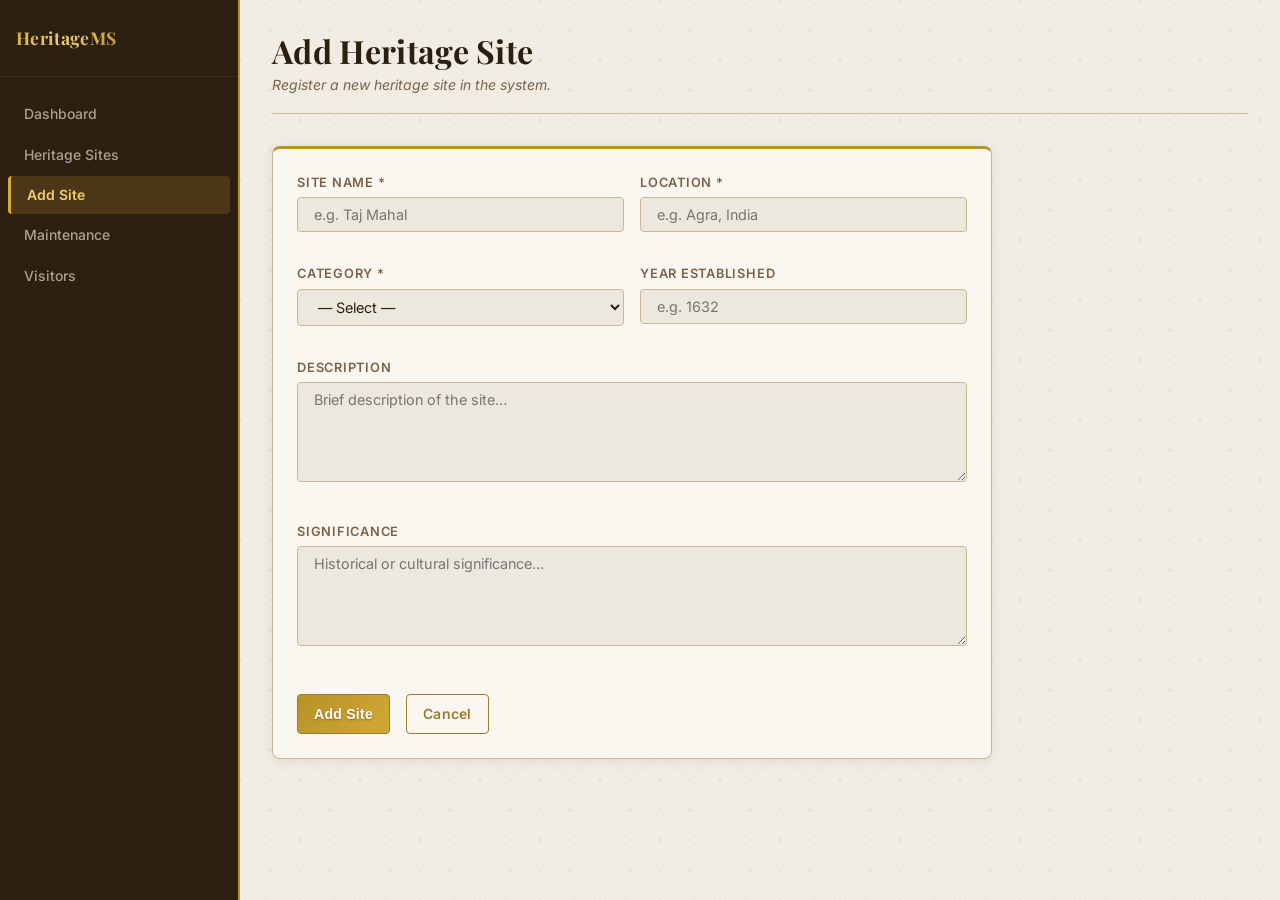
==== frontend/pages/add-site.html @ 89ad9ece "Initial Heritage Site Management System" ====
<!DOCTYPE html>
<html lang="en">
<head>
  <meta charset="UTF-8" />
  <meta name="viewport" content="width=device-width, initial-scale=1.0" />
  <meta name="description" content="Add a new heritage site to the management system." />
  <title>Add Site | Heritage Site Management System</title>
  <link rel="preconnect" href="https://fonts.googleapis.com" />
  <link rel="preconnect" href="https://fonts.gstatic.com" crossorigin />
  <link href="https://fonts.googleapis.com/css2?family=Playfair+Display:wght@600;700&family=Inter:wght@300;400;500;600;700&display=swap" rel="stylesheet" />
  <link rel="stylesheet" href="../css/global.css?v=2" />
  <link rel="stylesheet" href="../css/forms.css?v=2" />
</head>
<body>
  <nav class="sidebar">
    <div class="sidebar-header">
      <div class="logo">
        <span class="logo-text">HeritageMS</span>
      </div>
    </div>
    <ul class="nav-links">
      <li><a href="../index.html"    class="nav-link"       >Dashboard</a></li>
      <li><a href="sites.html"       class="nav-link"       >Heritage Sites</a></li>
      <li><a href="add-site.html"    class="nav-link active">Add Site</a></li>
      <li><a href="maintenance.html" class="nav-link"       >Maintenance</a></li>
      <li><a href="visitors.html"    class="nav-link"       >Visitors</a></li>
    </ul>
  </nav>

  <main class="main-content">
    <header class="page-header">
      <h1 class="page-title">Add Heritage Site</h1>
      <p class="page-subtitle">Register a new heritage site in the system.</p>
    </header>

    <div class="section-card form-container">
      <form id="add-site-form" novalidate>
        <div class="form-grid">
          <div class="form-group">
            <label class="form-label" for="site-name">Site Name *</label>
            <input class="form-input" type="text" id="site-name" name="name" required placeholder="e.g. Taj Mahal" />
          </div>
          <div class="form-group">
            <label class="form-label" for="site-location">Location *</label>
            <input class="form-input" type="text" id="site-location" name="location" required placeholder="e.g. Agra, India" />
          </div>
          <div class="form-group">
            <label class="form-label" for="site-category">Category *</label>
            <select class="form-select" id="site-category" name="category" required>
              <option value="">— Select —</option>
              <option value="UNESCO World Heritage">UNESCO World Heritage</option>
              <option value="National Heritage">National Heritage</option>
              <option value="State Heritage">State Heritage</option>
              <option value="Archaeological">Archaeological</option>
              <option value="Natural Heritage">Natural Heritage</option>
              <option value="Other">Other</option>
            </select>
          </div>
          <div class="form-group">
            <label class="form-label" for="site-year">Year Established</label>
            <input class="form-input" type="number" id="site-year" name="year_established" placeholder="e.g. 1632" min="0" max="2100" />
          </div>
          <div class="form-group full-width">
            <label class="form-label" for="site-description">Description</label>
            <textarea class="form-textarea" id="site-description" name="description" placeholder="Brief description of the site…"></textarea>
          </div>
          <div class="form-group full-width">
            <label class="form-label" for="site-significance">Significance</label>
            <textarea class="form-textarea" id="site-significance" name="significance" placeholder="Historical or cultural significance…"></textarea>
          </div>
        </div>
        <div class="form-actions">
          <button type="submit" class="btn btn-primary" id="submit-btn">Add Site</button>
          <a href="sites.html" class="btn btn-outline">Cancel</a>
        </div>
      </form>
    </div>
  </main>

  <script type="module" src="../js/add-site.js"></script>
</body>
</html>
---- frontend/css/global.css ----
/* =========================================================
   global.css — Design tokens, resets, layout skeleton
   Heritage Site Management System — Museum / Archive Theme
   ========================================================= */

/* ---------- Google Fonts ---------- */
/* Playfair Display: serif for headings | Inter: sans-serif for body */
@import url('https://fonts.googleapis.com/css2?family=Playfair+Display:wght@600;700&family=Inter:wght@300;400;500;600;700&display=swap');

/* ---------- Design Tokens ---------- */
:root {
  /* ---- Heritage Colour Palette ---- */

  /* Backgrounds — warm parchment / aged stone */
  --color-bg:           #f2ede4;       /* warm parchment */
  --color-surface:      #faf7f1;       /* cream card surface */
  --color-surface-2:    #ede8dd;       /* slightly deeper parchment for inputs / table heads */

  /* Borders */
  --color-border:       #c9b99a;       /* aged tan border */
  --color-border-gold:  #b5922a;       /* antique gold accent border */

  /* Sidebar — deep walnut */
  --color-sidebar-bg:   #2c1f12;       /* deep dark walnut */
  --color-sidebar-border: #3e2c18;     /* slightly lighter walnut for internal border */

  /* Primary accent — antique gold / brass */
  --color-primary:      #a07830;       /* antique gold */
  --color-primary-dark: #7d5c1e;       /* deeper brass for hover/active */

  /* Secondary accent — muted terracotta */
  --color-accent:       #b54a2a;       /* muted terracotta/brick */

  /* Status colours — desaturated to match heritage palette */
  --color-success:      #4a7c59;       /* forest green — conservation complete */
  --color-warning:      #c08c2a;       /* amber — pending work */

  /* Text */
  --color-text:         #2b1f0e;       /* dark charcoal-brown */
  --color-text-muted:   #7a6248;       /* warm medium brown */
  --color-text-light:   #d9cbb8;       /* cream — for text on dark sidebar */

  /* Spacing */
  --space-xs:  4px;
  --space-sm:  8px;
  --space-md:  16px;
  --space-lg:  24px;
  --space-xl:  32px;
  --space-2xl: 48px;

  /* Radii — slightly more refined */
  --radius-sm: 4px;
  --radius-md: 8px;
  --radius-lg: 14px;

  /* Sidebar */
  --sidebar-width: 240px;

  /* Transitions */
  --transition: 0.2s ease;

  /* Shadows */
  --shadow-card: 0 2px 12px rgba(80, 50, 10, 0.10);
  --shadow-card-hover: 0 8px 32px rgba(80, 50, 10, 0.16);
}

/* ---------- Reset ---------- */
*, *::before, *::after { box-sizing: border-box; margin: 0; padding: 0; }

html { scroll-behavior: smooth; }

/* ---------- Heritage background texture ----------
   Subtle SVG cross-hatch / diamond ornamental pattern using data URI.
   The repeat is large enough to read as texture, not geometry.
   Opacity kept very low so parchment colour dominates.
*/
body {
  font-family: 'Inter', system-ui, sans-serif;
  background-color: var(--color-bg);
  background-image: url("data:image/svg+xml,%3Csvg xmlns='http://www.w3.org/2000/svg' width='60' height='60'%3E%3Cpath d='M0 30 L30 0 L60 30 L30 60 Z' fill='none' stroke='%23c9b99a' stroke-width='0.4' opacity='0.45'/%3E%3Ccircle cx='30' cy='30' r='1.5' fill='%23c9b99a' opacity='0.3'/%3E%3Ccircle cx='0'  cy='0'  r='1.5' fill='%23c9b99a' opacity='0.3'/%3E%3Ccircle cx='60' cy='0'  r='1.5' fill='%23c9b99a' opacity='0.3'/%3E%3Ccircle cx='0'  cy='60' r='1.5' fill='%23c9b99a' opacity='0.3'/%3E%3Ccircle cx='60' cy='60' r='1.5' fill='%23c9b99a' opacity='0.3'/%3E%3C/svg%3E");
  background-repeat: repeat;
  color: var(--color-text);
  display: flex;
  min-height: 100vh;
  line-height: 1.6;
}

a { color: inherit; text-decoration: none; }
ul { list-style: none; }
img { max-width: 100%; display: block; }

/* ---------- Sidebar — deep walnut ---------- */
.sidebar {
  width: var(--sidebar-width);
  background: var(--color-sidebar-bg);
  border-right: 2px solid var(--color-border-gold);
  display: flex;
  flex-direction: column;
  position: fixed;
  top: 0; left: 0;
  height: 100vh;
  z-index: 100;
}

.sidebar-header {
  padding: var(--space-lg) var(--space-md);
  border-bottom: 1px solid var(--color-sidebar-border);
}

.logo {
  display: flex;
  align-items: center;
  gap: var(--space-sm);
}

.logo-icon { font-size: 1.5rem; }

/* Gold gradient wordmark on dark walnut */
.logo-text {
  font-family: 'Playfair Display', Georgia, serif;
  font-size: 1.1rem;
  font-weight: 700;
  background: linear-gradient(135deg, #d4a833, #f0cc70, #b5922a);
  -webkit-background-clip: text;
  -webkit-text-fill-color: transparent;
  background-clip: text;
  letter-spacing: 0.02em;
}

.nav-links {
  padding: var(--space-md) 0;
  flex: 1;
}

.nav-link {
  display: flex;
  align-items: center;
  gap: var(--space-sm);
  padding: var(--space-sm) var(--space-md);
  margin: 2px var(--space-sm);
  border-radius: var(--radius-sm);
  font-size: 0.875rem;
  font-weight: 500;
  color: var(--color-text-light);
  opacity: 0.75;
  transition: background var(--transition), color var(--transition), opacity var(--transition);
}

.nav-link:hover {
  background: rgba(213, 168, 51, 0.12);
  color: #f0cc70;
  opacity: 1;
}

.nav-link.active {
  background: rgba(213, 168, 51, 0.18);
  color: #f0cc70;
  opacity: 1;
  border-left: 3px solid #d4a833;
  font-weight: 600;
}

/* ---------- Main Content ---------- */
.main-content {
  margin-left: var(--sidebar-width);
  flex: 1;
  padding: var(--space-xl);
  max-width: calc(100vw - var(--sidebar-width));
}

/* ---------- Page Header ---------- */
.page-header {
  margin-bottom: var(--space-xl);
  padding-bottom: var(--space-md);
  border-bottom: 1px solid var(--color-border);
}

/* Serif headings — the hallmark of the heritage dossier look */
.page-title {
  font-family: 'Playfair Display', Georgia, serif;
  font-size: 2rem;
  font-weight: 700;
  color: var(--color-text);
  letter-spacing: 0.01em;
  line-height: 1.2;
}

.page-subtitle {
  font-size: 0.875rem;
  color: var(--color-text-muted);
  margin-top: var(--space-xs);
  font-style: italic;
}

/* ---------- Section Title ---------- */
.section-title {
  font-family: 'Playfair Display', Georgia, serif;
  font-size: 1.05rem;
  font-weight: 600;
  color: var(--color-text);
  letter-spacing: 0.01em;
}

/* ---------- Generic Section Card ---------- */
.section-card {
  background: var(--color-surface);
  border: 1px solid var(--color-border);
  border-top: 3px solid var(--color-border-gold);   /* gold top accent */
  border-radius: var(--radius-md);
  padding: var(--space-lg);
  margin-bottom: var(--space-lg);
  box-shadow: var(--shadow-card);
}

.section-header {
  display: flex;
  align-items: center;
  justify-content: space-between;
  margin-bottom: var(--space-lg);
}

/* ---------- Buttons ---------- */
.btn {
  display: inline-flex;
  align-items: center;
  gap: var(--space-xs);
  padding: var(--space-sm) var(--space-md);
  border-radius: var(--radius-sm);
  font-size: 0.875rem;
  font-weight: 600;
  cursor: pointer;
  border: none;
  letter-spacing: 0.02em;
  transition: opacity var(--transition), transform var(--transition), box-shadow var(--transition);
}

.btn:hover  { opacity: 0.88; transform: translateY(-1px); box-shadow: 0 4px 14px rgba(80,50,10,0.18); }
.btn:active { transform: translateY(0); box-shadow: none; }

/* Antique gold / brass primary button */
.btn-primary {
  background: linear-gradient(135deg, #b5922a, #d4a833);
  color: #fff;
  text-shadow: 0 1px 2px rgba(60, 30, 0, 0.4);
  border: 1px solid #a07830;
}

/* Outlined heritage-neutral secondary button */
.btn-outline {
  background: transparent;
  color: var(--color-primary);
  border: 1px solid var(--color-primary);
}

/* Muted terracotta danger button */
.btn-danger {
  background: var(--color-accent);
  color: #fff;
  border: 1px solid #8e3620;
}

/* ---------- Data Table — archive record style ---------- */
.table-wrapper { overflow-x: auto; }

.data-table {
  width: 100%;
  border-collapse: collapse;
  font-size: 0.875rem;
}

/* Column headers — look like catalogue headings */
.data-table th {
  text-align: left;
  padding: var(--space-sm) var(--space-md);
  background: var(--color-surface-2);
  color: var(--color-primary-dark);
  font-family: 'Inter', sans-serif;
  font-weight: 700;
  text-transform: uppercase;
  font-size: 0.7rem;
  letter-spacing: 0.08em;
  border-bottom: 2px solid var(--color-border-gold);
}

.data-table td {
  padding: var(--space-sm) var(--space-md);
  border-bottom: 1px solid var(--color-border);
  color: var(--color-text);
}

/* Alternating rows — archival ledger style */
.data-table tbody tr:nth-child(even) {
  background: rgba(201, 185, 154, 0.12);
}

.data-table tbody tr:hover {
  background: rgba(176, 146, 90, 0.14);
}

.loading-cell {
  text-align: center;
  color: var(--color-text-muted);
  padding: var(--space-xl) !important;
  font-style: italic;
}

/* ---------- Badge ---------- */
.badge {
  display: inline-block;
  padding: 2px 10px;
  border-radius: 999px;
  font-size: 0.7rem;
  font-weight: 700;
  letter-spacing: 0.04em;
  text-transform: uppercase;
}

/* Status badges — heritage tones */
.badge-success {
  background: rgba(74, 124, 89, 0.15);
  color: #2e6642;
  border: 1px solid rgba(74,124,89,0.3);
}
.badge-warning {
  background: rgba(192, 140, 42, 0.15);
  color: #7d5c1e;
  border: 1px solid rgba(192,140,42,0.3);
}
.badge-danger {
  background: rgba(181, 74, 42, 0.12);
  color: var(--color-accent);
  border: 1px solid rgba(181,74,42,0.25);
}
.badge-info {
  background: rgba(160, 120, 48, 0.12);
  color: var(--color-primary);
  border: 1px solid rgba(160,120,48,0.25);
}

/* ---------- Form Helpers ---------- */
.form-group { margin-bottom: var(--space-md); }

.form-label {
  display: block;
  font-size: 0.8rem;
  font-weight: 600;
  margin-bottom: var(--space-xs);
  color: var(--color-text-muted);
  text-transform: uppercase;
  letter-spacing: 0.06em;
}

/* Inputs, selects, textareas — warm parchment surface */
.form-input,
.form-select,
.form-textarea {
  width: 100%;
  background: var(--color-surface-2);
  border: 1px solid var(--color-border);
  border-radius: var(--radius-sm);
  color: var(--color-text);
  padding: var(--space-sm) var(--space-md);
  font-size: 0.9rem;
  font-family: 'Inter', sans-serif;
  transition: border-color var(--transition), box-shadow var(--transition);
}

/* Gold focus ring — the gold pen-tip detail */
.form-input:focus,
.form-select:focus,
.form-textarea:focus {
  outline: none;
  border-color: var(--color-border-gold);
  box-shadow: 0 0 0 3px rgba(181, 146, 42, 0.15);
}

.form-textarea { resize: vertical; min-height: 100px; }

/* ---------- Toast / Alert ---------- */
.toast-container {
  position: fixed;
  bottom: var(--space-lg);
  right: var(--space-lg);
  display: flex;
  flex-direction: column;
  gap: var(--space-sm);
  z-index: 9999;
}

.toast {
  padding: var(--space-sm) var(--space-md);
  border-radius: var(--radius-sm);
  font-size: 0.875rem;
  font-weight: 500;
  animation: slideIn 0.3s ease;
  box-shadow: 0 4px 16px rgba(0,0,0,0.18);
  border-left: 4px solid rgba(0,0,0,0.2);
}

.toast-success {
  background: #e6f4eb;
  color: #1e4d2b;
  border-left-color: var(--color-success);
}
.toast-error {
  background: #fdf0ec;
  color: #7a1f0a;
  border-left-color: var(--color-accent);
}

@keyframes slideIn {
  from { transform: translateX(120%); opacity: 0; }
  to   { transform: translateX(0);    opacity: 1; }
}
---- frontend/css/forms.css ----
/* =========================================================
   forms.css — Add/Edit form page styles
   ========================================================= */

.form-container {
  max-width: 720px;
}

.form-grid {
  display: grid;
  grid-template-columns: 1fr 1fr;
  gap: var(--space-md);
}

.form-grid .form-group.full-width {
  grid-column: 1 / -1;
}

.form-actions {
  display: flex;
  gap: var(--space-md);
  margin-top: var(--space-lg);
}
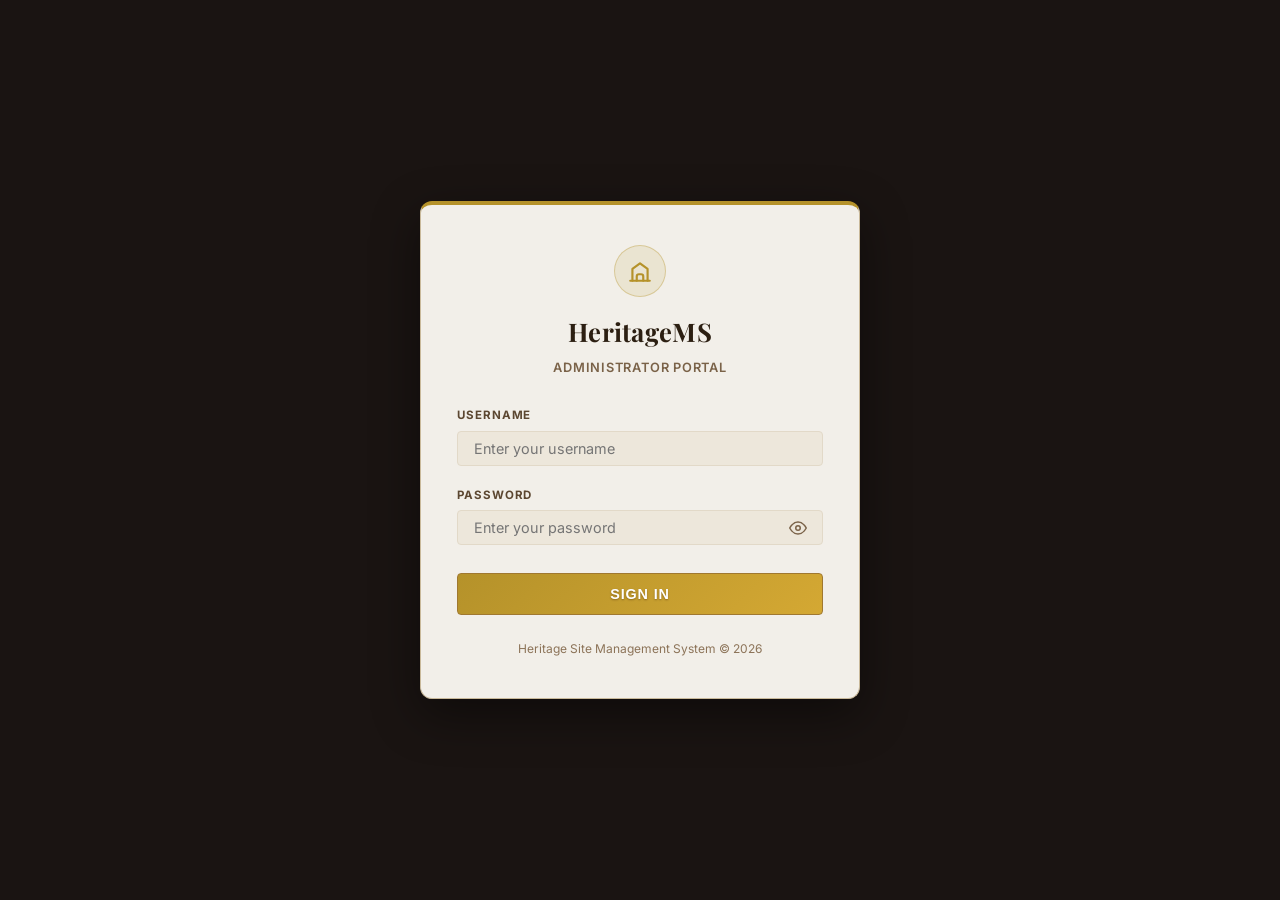
==== commit 4ca0cb42: "Update heritage site project" ====
--- a/frontend/pages/add-site.html
+++ b/frontend/pages/add-site.html
@@ -8,13 +8,18 @@
   <link rel="preconnect" href="https://fonts.googleapis.com" />
   <link rel="preconnect" href="https://fonts.gstatic.com" crossorigin />
   <link href="https://fonts.googleapis.com/css2?family=Playfair+Display:wght@600;700&family=Inter:wght@300;400;500;600;700&display=swap" rel="stylesheet" />
-  <link rel="stylesheet" href="../css/global.css?v=2" />
-  <link rel="stylesheet" href="../css/forms.css?v=2" />
+  <link rel="stylesheet" href="../css/global.css?v=3" />
+  <link rel="stylesheet" href="../css/forms.css?v=3" />
 </head>
 <body>
   <nav class="sidebar">
     <div class="sidebar-header">
       <div class="logo">
+        <svg class="logo-icon-svg" width="22" height="22" viewBox="0 0 24 24" fill="none" stroke="#b5922a" stroke-width="2" stroke-linecap="round" stroke-linejoin="round">
+          <path d="M3 21h18"></path>
+          <path d="M5 21V10l7-5 7 5v11"></path>
+          <path d="M9 21v-4a2 2 0 0 1 2-2h2a2 2 0 0 1 2 2v4"></path>
+        </svg>
         <span class="logo-text">HeritageMS</span>
       </div>
     </div>
@@ -25,6 +30,16 @@
       <li><a href="maintenance.html" class="nav-link"       >Maintenance</a></li>
       <li><a href="visitors.html"    class="nav-link"       >Visitors</a></li>
     </ul>
+    <div class="sidebar-footer">
+      <button id="nav-logout-btn" class="nav-logout-btn" type="button" title="Sign Out">
+        <svg width="16" height="16" viewBox="0 0 24 24" fill="none" stroke="currentColor" stroke-width="2" stroke-linecap="round" stroke-linejoin="round">
+          <path d="M9 21H5a2 2 0 0 1-2-2V5a2 2 0 0 1 2-2h4"></path>
+          <polyline points="16 17 21 12 16 7"></polyline>
+          <line x1="21" y1="12" x2="9" y2="12"></line>
+        </svg>
+        <span>Sign Out</span>
+      </button>
+    </div>
   </nav>
 
   <main class="main-content">
@@ -42,12 +57,12 @@
           </div>
           <div class="form-group">
             <label class="form-label" for="site-location">Location *</label>
-            <input class="form-input" type="text" id="site-location" name="location" required placeholder="e.g. Agra, India" />
+            <input class="form-input" type="text" id="site-location" name="location" required placeholder="e.g. Agra, Uttar Pradesh" />
           </div>
           <div class="form-group">
             <label class="form-label" for="site-category">Category *</label>
             <select class="form-select" id="site-category" name="category" required>
-              <option value="">— Select —</option>
+              <option value="">— Select Category —</option>
               <option value="UNESCO World Heritage">UNESCO World Heritage</option>
               <option value="National Heritage">National Heritage</option>
               <option value="State Heritage">State Heritage</option>
@@ -58,15 +73,19 @@
           </div>
           <div class="form-group">
             <label class="form-label" for="site-year">Year Established</label>
-            <input class="form-input" type="number" id="site-year" name="year_established" placeholder="e.g. 1632" min="0" max="2100" />
+            <input class="form-input" type="number" id="site-year" name="year_established" placeholder="e.g. 1653" min="0" max="2100" />
+          </div>
+          <div class="form-group full-width">
+            <label class="form-label" for="site-image-url">Image URL</label>
+            <input class="form-input" type="url" id="site-image-url" name="image_url" placeholder="https://upload.wikimedia.org/…" />
           </div>
           <div class="form-group full-width">
             <label class="form-label" for="site-description">Description</label>
-            <textarea class="form-textarea" id="site-description" name="description" placeholder="Brief description of the site…"></textarea>
+            <textarea class="form-textarea" id="site-description" name="description" placeholder="Brief architectural and historical description…"></textarea>
           </div>
           <div class="form-group full-width">
             <label class="form-label" for="site-significance">Significance</label>
-            <textarea class="form-textarea" id="site-significance" name="significance" placeholder="Historical or cultural significance…"></textarea>
+            <textarea class="form-textarea" id="site-significance" name="significance" placeholder="Historical or cultural significance details…"></textarea>
           </div>
         </div>
         <div class="form-actions">
--- a/frontend/css/global.css
+++ b/frontend/css/global.css
@@ -4,25 +4,22 @@
    ========================================================= */
 
 /* ---------- Google Fonts ---------- */
-/* Playfair Display: serif for headings | Inter: sans-serif for body */
 @import url('https://fonts.googleapis.com/css2?family=Playfair+Display:wght@600;700&family=Inter:wght@300;400;500;600;700&display=swap');
 
 /* ---------- Design Tokens ---------- */
 :root {
   /* ---- Heritage Colour Palette ---- */
-
-  /* Backgrounds — warm parchment / aged stone */
-  --color-bg:           #f2ede4;       /* warm parchment */
-  --color-surface:      #faf7f1;       /* cream card surface */
-  --color-surface-2:    #ede8dd;       /* slightly deeper parchment for inputs / table heads */
+  --color-bg:           #f8f5f0;       /* warm parchment / ivory background */
+  --color-surface:      #faf8f5;       /* clean off-white surface */
+  --color-surface-2:    #ede7db;       /* slightly deeper parchment for inputs / table heads */
 
   /* Borders */
-  --color-border:       #c9b99a;       /* aged tan border */
+  --color-border:       #e2d9c8;       /* subtle tan border */
   --color-border-gold:  #b5922a;       /* antique gold accent border */
 
   /* Sidebar — deep walnut */
   --color-sidebar-bg:   #2c1f12;       /* deep dark walnut */
-  --color-sidebar-border: #3e2c18;     /* slightly lighter walnut for internal border */
+  --color-sidebar-border: #3e2c18;     /* walnut divider */
 
   /* Primary accent — antique gold / brass */
   --color-primary:      #a07830;       /* antique gold */
@@ -31,12 +28,12 @@
   /* Secondary accent — muted terracotta */
   --color-accent:       #b54a2a;       /* muted terracotta/brick */
 
-  /* Status colours — desaturated to match heritage palette */
-  --color-success:      #4a7c59;       /* forest green — conservation complete */
-  --color-warning:      #c08c2a;       /* amber — pending work */
+  /* Status colours */
+  --color-success:      #4a7c59;       /* forest green */
+  --color-warning:      #c08c2a;       /* amber */
 
   /* Text */
-  --color-text:         #2b1f0e;       /* dark charcoal-brown */
+  --color-text:         #2a2118;       /* dark charcoal-brown */
   --color-text-muted:   #7a6248;       /* warm medium brown */
   --color-text-light:   #d9cbb8;       /* cream — for text on dark sidebar */
 
@@ -48,7 +45,7 @@
   --space-xl:  32px;
   --space-2xl: 48px;
 
-  /* Radii — slightly more refined */
+  /* Radii */
   --radius-sm: 4px;
   --radius-md: 8px;
   --radius-lg: 14px;
@@ -60,8 +57,8 @@
   --transition: 0.2s ease;
 
   /* Shadows */
-  --shadow-card: 0 2px 12px rgba(80, 50, 10, 0.10);
-  --shadow-card-hover: 0 8px 32px rgba(80, 50, 10, 0.16);
+  --shadow-card: 0 2px 10px rgba(44, 31, 18, 0.06);
+  --shadow-card-hover: 0 8px 28px rgba(44, 31, 18, 0.12);
 }
 
 /* ---------- Reset ---------- */
@@ -69,15 +66,10 @@
 
 html { scroll-behavior: smooth; }
 
-/* ---------- Heritage background texture ----------
-   Subtle SVG cross-hatch / diamond ornamental pattern using data URI.
-   The repeat is large enough to read as texture, not geometry.
-   Opacity kept very low so parchment colour dominates.
-*/
 body {
-  font-family: 'Inter', system-ui, sans-serif;
+  font-family: 'Inter', system-ui, -apple-system, sans-serif;
   background-color: var(--color-bg);
-  background-image: url("data:image/svg+xml,%3Csvg xmlns='http://www.w3.org/2000/svg' width='60' height='60'%3E%3Cpath d='M0 30 L30 0 L60 30 L30 60 Z' fill='none' stroke='%23c9b99a' stroke-width='0.4' opacity='0.45'/%3E%3Ccircle cx='30' cy='30' r='1.5' fill='%23c9b99a' opacity='0.3'/%3E%3Ccircle cx='0'  cy='0'  r='1.5' fill='%23c9b99a' opacity='0.3'/%3E%3Ccircle cx='60' cy='0'  r='1.5' fill='%23c9b99a' opacity='0.3'/%3E%3Ccircle cx='0'  cy='60' r='1.5' fill='%23c9b99a' opacity='0.3'/%3E%3Ccircle cx='60' cy='60' r='1.5' fill='%23c9b99a' opacity='0.3'/%3E%3C/svg%3E");
+  background-image: url("data:image/svg+xml,%3Csvg xmlns='http://www.w3.org/2000/svg' width='60' height='60'%3E%3Cpath d='M0 30 L30 0 L60 30 L30 60 Z' fill='none' stroke='%23c9b99a' stroke-width='0.4' opacity='0.35'/%3E%3Ccircle cx='30' cy='30' r='1.5' fill='%23c9b99a' opacity='0.25'/%3E%3C/svg%3E");
   background-repeat: repeat;
   color: var(--color-text);
   display: flex;
@@ -113,12 +105,9 @@
   gap: var(--space-sm);
 }
 
-.logo-icon { font-size: 1.5rem; }
-
-/* Gold gradient wordmark on dark walnut */
 .logo-text {
   font-family: 'Playfair Display', Georgia, serif;
-  font-size: 1.1rem;
+  font-size: 1.15rem;
   font-weight: 700;
   background: linear-gradient(135deg, #d4a833, #f0cc70, #b5922a);
   -webkit-background-clip: text;
@@ -142,7 +131,7 @@
   font-size: 0.875rem;
   font-weight: 500;
   color: var(--color-text-light);
-  opacity: 0.75;
+  opacity: 0.8;
   transition: background var(--transition), color var(--transition), opacity var(--transition);
 }
 
@@ -160,6 +149,33 @@
   font-weight: 600;
 }
 
+.sidebar-footer {
+  padding: var(--space-md);
+  border-top: 1px solid var(--color-sidebar-border);
+}
+
+.nav-logout-btn {
+  width: 100%;
+  display: flex;
+  align-items: center;
+  justify-content: center;
+  gap: var(--space-sm);
+  padding: var(--space-sm) var(--space-md);
+  background: transparent;
+  border: 1px solid rgba(181, 74, 42, 0.4);
+  border-radius: var(--radius-sm);
+  font-size: 0.85rem;
+  font-weight: 600;
+  color: #e57373;
+  cursor: pointer;
+  transition: background var(--transition), color var(--transition);
+}
+
+.nav-logout-btn:hover {
+  background: rgba(181, 74, 42, 0.15);
+  color: #ff8a80;
+}
+
 /* ---------- Main Content ---------- */
 .main-content {
   margin-left: var(--sidebar-width);
@@ -175,7 +191,6 @@
   border-bottom: 1px solid var(--color-border);
 }
 
-/* Serif headings — the hallmark of the heritage dossier look */
 .page-title {
   font-family: 'Playfair Display', Georgia, serif;
   font-size: 2rem;
@@ -189,13 +204,12 @@
   font-size: 0.875rem;
   color: var(--color-text-muted);
   margin-top: var(--space-xs);
-  font-style: italic;
 }
 
 /* ---------- Section Title ---------- */
 .section-title {
   font-family: 'Playfair Display', Georgia, serif;
-  font-size: 1.05rem;
+  font-size: 1.1rem;
   font-weight: 600;
   color: var(--color-text);
   letter-spacing: 0.01em;
@@ -205,7 +219,7 @@
 .section-card {
   background: var(--color-surface);
   border: 1px solid var(--color-border);
-  border-top: 3px solid var(--color-border-gold);   /* gold top accent */
+  border-top: 3px solid var(--color-border-gold);
   border-radius: var(--radius-md);
   padding: var(--space-lg);
   margin-bottom: var(--space-lg);
@@ -234,10 +248,9 @@
   transition: opacity var(--transition), transform var(--transition), box-shadow var(--transition);
 }
 
-.btn:hover  { opacity: 0.88; transform: translateY(-1px); box-shadow: 0 4px 14px rgba(80,50,10,0.18); }
+.btn:hover  { opacity: 0.9; transform: translateY(-1px); box-shadow: 0 4px 14px rgba(80,50,10,0.15); }
 .btn:active { transform: translateY(0); box-shadow: none; }
 
-/* Antique gold / brass primary button */
 .btn-primary {
   background: linear-gradient(135deg, #b5922a, #d4a833);
   color: #fff;
@@ -245,21 +258,19 @@
   border: 1px solid #a07830;
 }
 
-/* Outlined heritage-neutral secondary button */
 .btn-outline {
   background: transparent;
   color: var(--color-primary);
   border: 1px solid var(--color-primary);
 }
 
-/* Muted terracotta danger button */
 .btn-danger {
   background: var(--color-accent);
   color: #fff;
   border: 1px solid #8e3620;
 }
 
-/* ---------- Data Table — archive record style ---------- */
+/* ---------- Data Table ---------- */
 .table-wrapper { overflow-x: auto; }
 
 .data-table {
@@ -268,7 +279,6 @@
   font-size: 0.875rem;
 }
 
-/* Column headers — look like catalogue headings */
 .data-table th {
   text-align: left;
   padding: var(--space-sm) var(--space-md);
@@ -288,13 +298,12 @@
   color: var(--color-text);
 }
 
-/* Alternating rows — archival ledger style */
 .data-table tbody tr:nth-child(even) {
-  background: rgba(201, 185, 154, 0.12);
+  background: rgba(201, 185, 154, 0.08);
 }
 
 .data-table tbody tr:hover {
-  background: rgba(176, 146, 90, 0.14);
+  background: rgba(176, 146, 90, 0.12);
 }
 
 .loading-cell {
@@ -304,10 +313,10 @@
   font-style: italic;
 }
 
-/* ---------- Badge ---------- */
+/* ---------- Badges ---------- */
 .badge {
   display: inline-block;
-  padding: 2px 10px;
+  padding: 3px 10px;
   border-radius: 999px;
   font-size: 0.7rem;
   font-weight: 700;
@@ -315,7 +324,6 @@
   text-transform: uppercase;
 }
 
-/* Status badges — heritage tones */
 .badge-success {
   background: rgba(74, 124, 89, 0.15);
   color: #2e6642;
@@ -337,20 +345,19 @@
   border: 1px solid rgba(160,120,48,0.25);
 }
 
-/* ---------- Form Helpers ---------- */
+/* ---------- Forms ---------- */
 .form-group { margin-bottom: var(--space-md); }
 
 .form-label {
   display: block;
-  font-size: 0.8rem;
-  font-weight: 600;
+  font-size: 0.75rem;
+  font-weight: 700;
   margin-bottom: var(--space-xs);
   color: var(--color-text-muted);
   text-transform: uppercase;
   letter-spacing: 0.06em;
 }
 
-/* Inputs, selects, textareas — warm parchment surface */
 .form-input,
 .form-select,
 .form-textarea {
@@ -365,7 +372,6 @@
   transition: border-color var(--transition), box-shadow var(--transition);
 }
 
-/* Gold focus ring — the gold pen-tip detail */
 .form-input:focus,
 .form-select:focus,
 .form-textarea:focus {
@@ -376,7 +382,7 @@
 
 .form-textarea { resize: vertical; min-height: 100px; }
 
-/* ---------- Toast / Alert ---------- */
+/* ---------- Toasts ---------- */
 .toast-container {
   position: fixed;
   bottom: var(--space-lg);
@@ -412,3 +418,31 @@
   from { transform: translateX(120%); opacity: 0; }
   to   { transform: translateX(0);    opacity: 1; }
 }
+
+/* ---------- Responsive Layouts ---------- */
+@media (max-width: 900px) {
+  --sidebar-width: 200px;
+  .main-content { padding: var(--space-lg); }
+}
+
+@media (max-width: 768px) {
+  body { flex-direction: column; }
+  .sidebar {
+    width: 100%;
+    height: auto;
+    position: relative;
+    border-right: none;
+    border-bottom: 2px solid var(--color-border-gold);
+  }
+  .nav-links {
+    display: flex;
+    flex-wrap: wrap;
+    padding: var(--space-xs);
+  }
+  .nav-link { margin: 2px; }
+  .main-content {
+    margin-left: 0;
+    max-width: 100vw;
+    padding: var(--space-md);
+  }
+}
